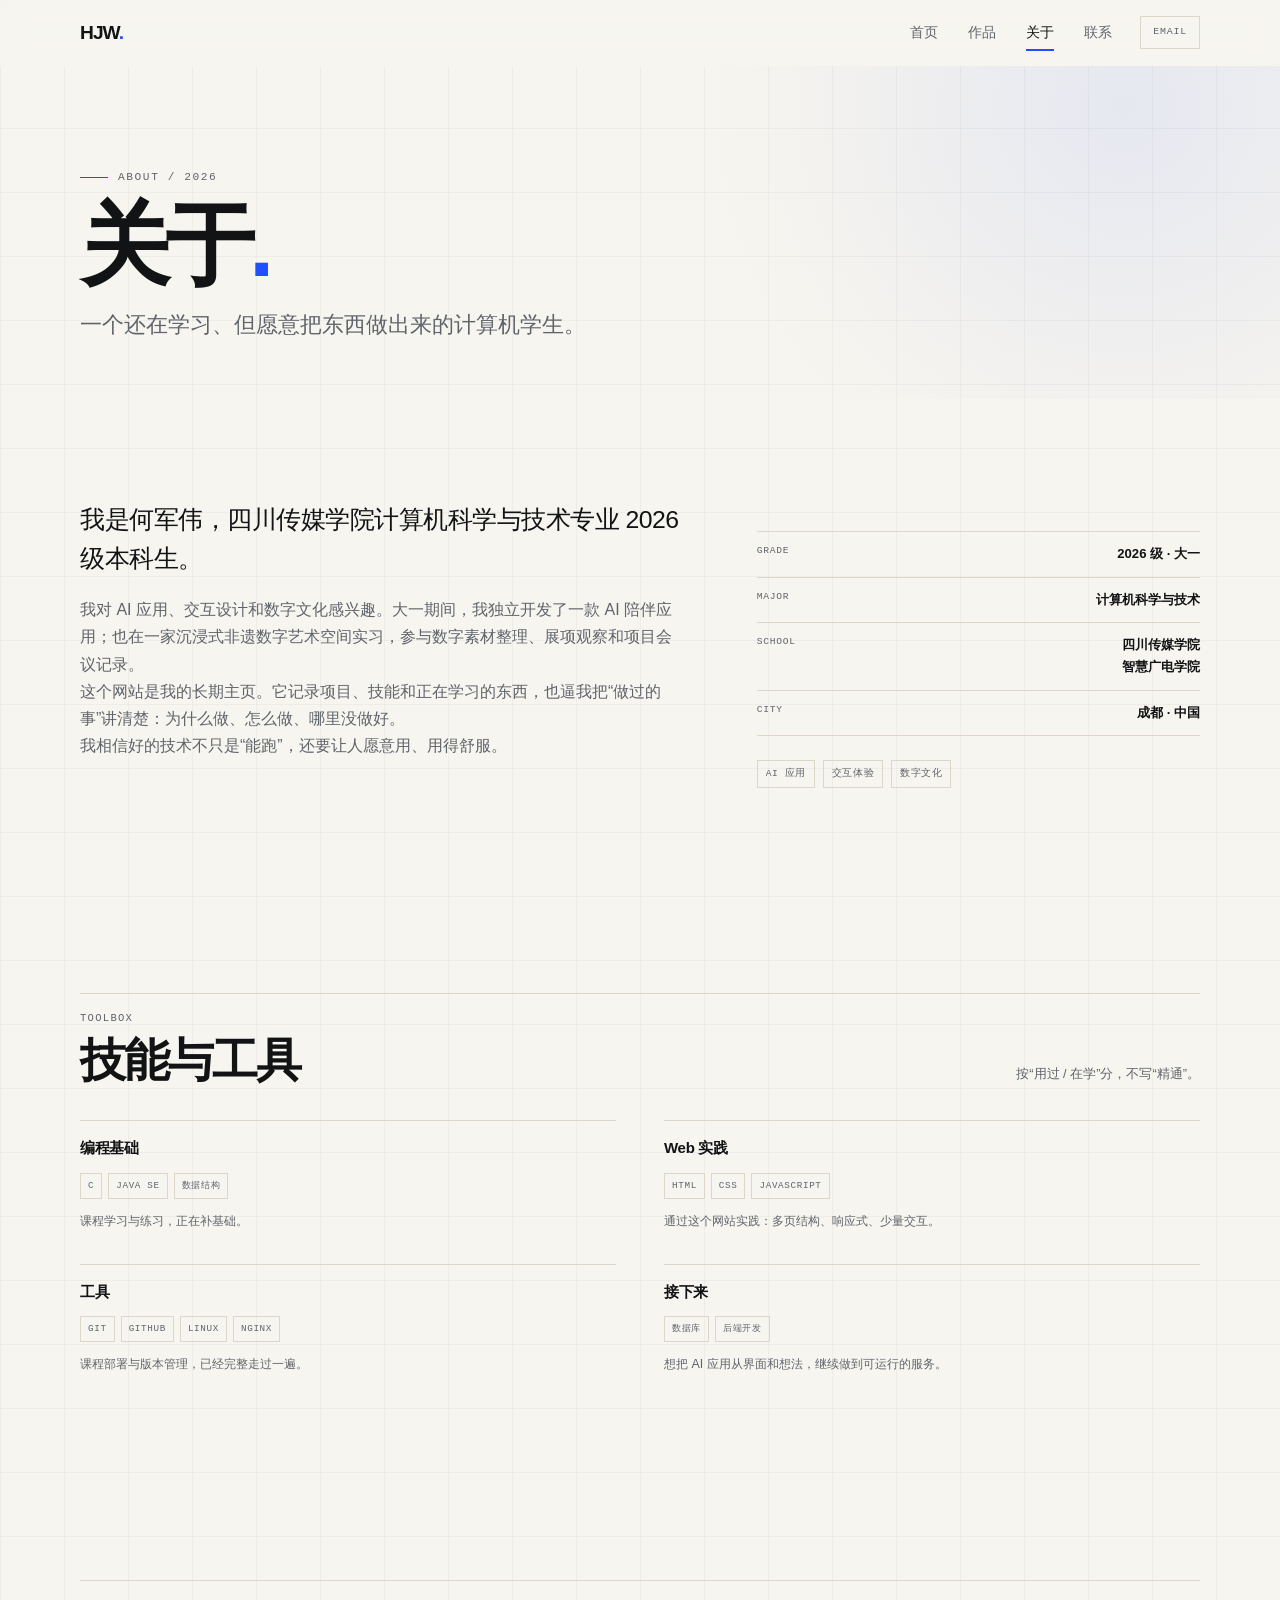
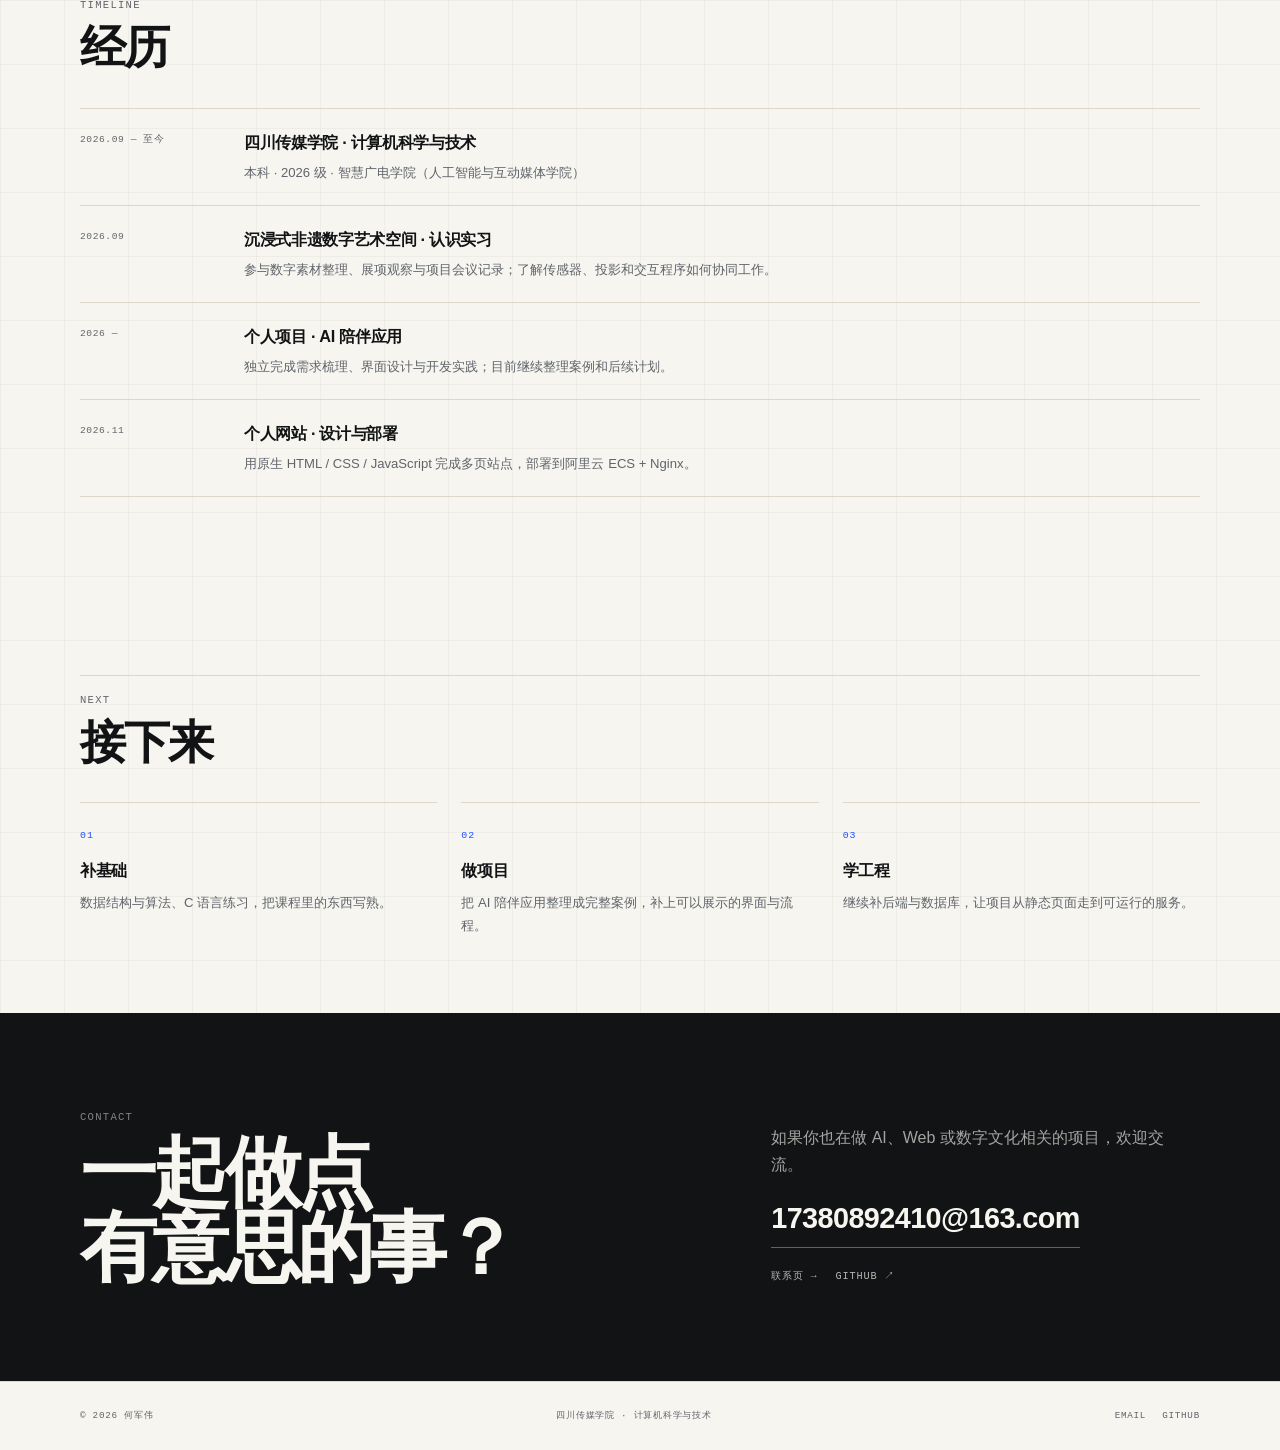
==== about.html @ e1f57e8b "feat: add about page" ====
<!doctype html>
<html lang="zh-CN">
<head>
  <meta charset="utf-8">
  <meta name="viewport" content="width=device-width, initial-scale=1">
  <meta name="description" content="关于何军伟：四川传媒学院计算机科学与技术 2026 级，关注 AI 应用、交互体验与数字文化。">
  <meta name="theme-color" content="#F7F5EF">
  <meta property="og:title" content="关于 | 何军伟">
  <meta property="og:description" content="一个还在学习、但愿意把东西做出来的计算机学生。">
  <meta property="og:type" content="website">
  <title>关于 | 何军伟</title>
  <link rel="icon" href="assets/img/favicon.svg" type="image/svg+xml">
  <link rel="stylesheet" href="assets/css/style.css">
</head>
<body>
  <a class="skip-link" href="#main">跳到主要内容</a>

  <header class="site-header">
    <div class="header-inner">
      <a class="brand" href="index.html" aria-label="何军伟 · 首页">HJW<span>.</span></a>

      <button class="nav-toggle" type="button" aria-expanded="false" aria-controls="site-nav" aria-label="打开菜单">
        <span></span>
        <span></span>
      </button>

      <nav class="nav" id="site-nav" aria-label="主导航">
        <a href="index.html">首页</a>
        <a href="works.html">作品</a>
        <a href="about.html" aria-current="page">关于</a>
        <a href="contact.html">联系</a>
      </nav>

      <a class="header-mail" href="mailto:17380892410@163.com">Email</a>
    </div>
  </header>

  <main id="main">
    <section class="page-hero">
      <div class="container">
        <p class="eyebrow">About / 2026</p>
        <h1>关于<span class="accent">.</span></h1>
        <p class="page-lead">一个还在学习、但愿意把东西做出来的计算机学生。</p>
      </div>
    </section>

    <section class="section">
      <div class="container about-grid">
        <div class="about-main" data-reveal>
          <p class="lead">我是何军伟，四川传媒学院计算机科学与技术专业 2026 级本科生。</p>
          <p>我对 AI 应用、交互设计和数字文化感兴趣。大一期间，我独立开发了一款 AI 陪伴应用；也在一家沉浸式非遗数字艺术空间实习，参与数字素材整理、展项观察和项目会议记录。</p>
          <p>这个网站是我的长期主页。它记录项目、技能和正在学习的东西，也逼我把“做过的事”讲清楚：为什么做、怎么做、哪里没做好。</p>
          <p>我相信好的技术不只是“能跑”，还要让人愿意用、用得舒服。</p>
        </div>

        <aside class="about-side" data-reveal>
          <div class="facts">
            <div class="fact">
              <span>Grade</span>
              <strong>2026 级 · 大一</strong>
            </div>
            <div class="fact">
              <span>Major</span>
              <strong>计算机科学与技术</strong>
            </div>
            <div class="fact">
              <span>School</span>
              <strong>四川传媒学院<br>智慧广电学院</strong>
            </div>
            <div class="fact">
              <span>City</span>
              <strong>成都 · 中国</strong>
            </div>
          </div>

          <div class="keywords" aria-label="关键词">
            <span class="keyword">AI 应用</span>
            <span class="keyword">交互体验</span>
            <span class="keyword">数字文化</span>
          </div>
        </aside>
      </div>
    </section>

    <section class="section" id="skills">
      <div class="container">
        <div class="section-head" data-reveal>
          <div>
            <p class="section-label">Toolbox</p>
            <h2 class="section-title">技能与工具</h2>
          </div>
          <p class="section-note">按“用过 / 在学”分，不写“精通”。</p>
        </div>

        <div class="skill-groups">
          <div class="skill-group" data-reveal>
            <h3>编程基础</h3>
            <div class="skill-tags">
              <span class="tag">C</span>
              <span class="tag">Java SE</span>
              <span class="tag">数据结构</span>
            </div>
            <p>课程学习与练习，正在补基础。</p>
          </div>

          <div class="skill-group" data-reveal>
            <h3>Web 实践</h3>
            <div class="skill-tags">
              <span class="tag">HTML</span>
              <span class="tag">CSS</span>
              <span class="tag">JavaScript</span>
            </div>
            <p>通过这个网站实践：多页结构、响应式、少量交互。</p>
          </div>

          <div class="skill-group" data-reveal>
            <h3>工具</h3>
            <div class="skill-tags">
              <span class="tag">Git</span>
              <span class="tag">GitHub</span>
              <span class="tag">Linux</span>
              <span class="tag">Nginx</span>
            </div>
            <p>课程部署与版本管理，已经完整走过一遍。</p>
          </div>

          <div class="skill-group" data-reveal>
            <h3>接下来</h3>
            <div class="skill-tags">
              <span class="tag">数据库</span>
              <span class="tag">后端开发</span>
            </div>
            <p>想把 AI 应用从界面和想法，继续做到可运行的服务。</p>
          </div>
        </div>
      </div>
    </section>

    <section class="section" id="timeline">
      <div class="container">
        <div class="section-head" data-reveal>
          <div>
            <p class="section-label">Timeline</p>
            <h2 class="section-title">经历</h2>
          </div>
        </div>

        <div class="timeline">
          <div class="timeline-item" data-reveal>
            <span class="time">2026.09 — 至今</span>
            <div>
              <h3>四川传媒学院 · 计算机科学与技术</h3>
              <p>本科 · 2026 级 · 智慧广电学院（人工智能与互动媒体学院）</p>
            </div>
          </div>

          <div class="timeline-item" data-reveal>
            <span class="time">2026.09</span>
            <div>
              <h3>沉浸式非遗数字艺术空间 · 认识实习</h3>
              <p>参与数字素材整理、展项观察与项目会议记录；了解传感器、投影和交互程序如何协同工作。</p>
            </div>
          </div>

          <div class="timeline-item" data-reveal>
            <span class="time">2026 —</span>
            <div>
              <h3>个人项目 · AI 陪伴应用</h3>
              <p>独立完成需求梳理、界面设计与开发实践；目前继续整理案例和后续计划。</p>
            </div>
          </div>

          <div class="timeline-item" data-reveal>
            <span class="time">2026.11</span>
            <div>
              <h3>个人网站 · 设计与部署</h3>
              <p>用原生 HTML / CSS / JavaScript 完成多页站点，部署到阿里云 ECS + Nginx。</p>
            </div>
          </div>
        </div>
      </div>
    </section>

    <section class="section section--tight" id="next">
      <div class="container">
        <div class="section-head" data-reveal>
          <div>
            <p class="section-label">Next</p>
            <h2 class="section-title">接下来</h2>
          </div>
        </div>

        <div class="now-list">
          <div class="now-item" data-reveal>
            <span class="num">01</span>
            <h3>补基础</h3>
            <p>数据结构与算法、C 语言练习，把课程里的东西写熟。</p>
          </div>
          <div class="now-item" data-reveal>
            <span class="num">02</span>
            <h3>做项目</h3>
            <p>把 AI 陪伴应用整理成完整案例，补上可以展示的界面与流程。</p>
          </div>
          <div class="now-item" data-reveal>
            <span class="num">03</span>
            <h3>学工程</h3>
            <p>继续补后端与数据库，让项目从静态页面走到可运行的服务。</p>
          </div>
        </div>
      </div>
    </section>

    <section class="contact-cta">
      <div class="container contact-cta-grid">
        <div data-reveal>
          <p class="section-label">Contact</p>
          <h2>一起做点<br>有意思的事？</h2>
        </div>
        <div data-reveal>
          <p>如果你也在做 AI、Web 或数字文化相关的项目，欢迎交流。</p>
          <a class="email-link" href="mailto:17380892410@163.com">17380892410@163.com</a>
          <div class="contact-links">
            <a href="contact.html">联系页 →</a>
            <a href="https://github.com/WDSJ-HSDJ" target="_blank" rel="noopener">GitHub ↗</a>
          </div>
        </div>
      </div>
    </section>
  </main>

  <footer class="site-footer">
    <div class="container footer-inner">
      <span>© <span data-year>2026</span> 何军伟</span>
      <span>四川传媒学院 · 计算机科学与技术</span>
      <div class="footer-links">
        <a href="mailto:17380892410@163.com">Email</a>
        <a href="https://github.com/WDSJ-HSDJ" target="_blank" rel="noopener">GitHub</a>
      </div>
    </div>
  </footer>

  <script src="assets/js/main.js" defer></script>
</body>
</html>
---- assets/css/style.css ----
/* =========================================================
   He Junwei — personal site
   Native HTML / CSS / JS. No build step, no dependencies.
   ========================================================= */

/* ---------- Reset ---------- */
*,
*::before,
*::after {
  box-sizing: border-box;
}

html {
  scroll-behavior: smooth;
}

body {
  margin: 0;
  background-color: #f7f5ef;
  background-image:
    linear-gradient(rgba(17, 19, 21, 0.035) 1px, transparent 1px),
    linear-gradient(90deg, rgba(17, 19, 21, 0.035) 1px, transparent 1px);
  background-size: 64px 64px;
  color: #111315;
  font-family: "Inter", -apple-system, BlinkMacSystemFont, "Segoe UI",
    "PingFang SC", "Hiragino Sans GB", "Microsoft YaHei", "Noto Sans SC",
    sans-serif;
  font-size: 16px;
  line-height: 1.7;
  -webkit-font-smoothing: antialiased;
  text-rendering: optimizeLegibility;
}

body.nav-open {
  overflow: hidden;
}

h1,
h2,
h3,
h4,
p,
dl,
dd,
figure {
  margin: 0;
}

ul,
ol {
  margin: 0;
  padding: 0;
  list-style: none;
}

a {
  color: inherit;
  text-decoration: none;
}

img,
svg {
  display: block;
  max-width: 100%;
}

button,
input {
  font: inherit;
}

button {
  color: inherit;
}

::selection {
  background: #1f4fff;
  color: #fff;
}

:focus-visible {
  outline: 2px solid #1f4fff;
  outline-offset: 3px;
}

/* ---------- Tokens ---------- */
:root {
  --paper: #f7f5ef;
  --paper-2: #efece3;
  --white: #fffdf8;
  --ink: #111315;
  --ink-2: #1b1e22;
  --muted: #5f646b;
  --line: #ddd7c9;
  --blue: #1f4fff;
  --blue-ink: #1739c6;
  --orange: #c96f4a;
  --max: 1120px;
  --radius: 4px;
  --font-mono: "SFMono-Regular", Consolas, "Liberation Mono", Menlo, monospace;
}

/* ---------- Utilities ---------- */
.container {
  width: min(calc(100% - 48px), var(--max));
  margin-inline: auto;
}

.skip-link {
  position: absolute;
  top: -80px;
  left: 24px;
  z-index: 100;
  padding: 10px 14px;
  background: var(--ink);
  color: var(--paper);
  font-size: 0.85rem;
  transition: top 0.2s ease;
}

.skip-link:focus {
  top: 12px;
}

.accent {
  color: var(--blue);
}

.icon {
  width: 1em;
  height: 1em;
  flex: none;
}

.section {
  padding: clamp(64px, 8vw, 104px) 0;
}

.section--tight {
  padding: clamp(48px, 6vw, 76px) 0;
}

.section-head {
  display: flex;
  align-items: flex-end;
  justify-content: space-between;
  gap: 24px;
  margin-bottom: 36px;
  padding-top: 16px;
  border-top: 1px solid var(--line);
}

.section-label {
  margin: 0 0 8px;
  font-family: var(--font-mono);
  font-size: 0.66rem;
  letter-spacing: 0.12em;
  text-transform: uppercase;
  color: var(--muted);
}

.section-title {
  font-size: clamp(1.9rem, 3.6vw, 3rem);
  font-weight: 700;
  line-height: 1.05;
  letter-spacing: -0.045em;
  text-wrap: balance;
}

.section-link {
  padding-bottom: 2px;
  border-bottom: 1px solid var(--line);
  font-size: 0.82rem;
  color: var(--muted);
  white-space: nowrap;
  transition: color 0.2s ease, border-color 0.2s ease;
}

.section-link:hover {
  color: var(--ink);
  border-color: var(--ink);
}

.section-note {
  max-width: 24em;
  font-size: 0.8rem;
  color: var(--muted);
  text-align: right;
}

.lead {
  margin-bottom: 18px;
  font-size: clamp(1.2rem, 2vw, 1.55rem);
  line-height: 1.55;
  letter-spacing: -0.02em;
}

.eyebrow {
  display: flex;
  align-items: center;
  gap: 10px;
  margin: 0;
  font-family: var(--font-mono);
  font-size: 0.7rem;
  letter-spacing: 0.14em;
  text-transform: uppercase;
  color: var(--muted);
}

.eyebrow::before {
  content: "";
  width: 28px;
  height: 1px;
  background: var(--blue);
}

/* ---------- Header ---------- */
.site-header {
  position: sticky;
  top: 0;
  z-index: 50;
  background: rgba(247, 245, 239, 0.88);
  border-bottom: 1px solid transparent;
  backdrop-filter: blur(14px);
  -webkit-backdrop-filter: blur(14px);
  transition: border-color 0.2s ease;
}

.site-header.is-scrolled {
  border-bottom-color: var(--line);
}

.header-inner {
  position: relative;
  display: flex;
  align-items: center;
  gap: 28px;
  width: min(calc(100% - 48px), var(--max));
  margin-inline: auto;
  padding: 16px 0;
}

.brand {
  font-size: 1.2rem;
  font-weight: 800;
  letter-spacing: -0.05em;
  line-height: 1;
}

.brand span {
  color: var(--blue);
}

.nav {
  display: flex;
  align-items: center;
  gap: 30px;
  margin-left: auto;
}

.nav a {
  position: relative;
  font-size: 0.86rem;
  color: var(--muted);
  transition: color 0.2s ease;
}

.nav a:hover,
.nav a[aria-current="page"] {
  color: var(--ink);
}

.nav a[aria-current="page"]::after {
  content: "";
  position: absolute;
  right: 0;
  bottom: -7px;
  left: 0;
  height: 2px;
  background: var(--blue);
}

.header-mail {
  padding: 7px 12px;
  border: 1px solid var(--line);
  font-family: var(--font-mono);
  font-size: 0.62rem;
  letter-spacing: 0.08em;
  text-transform: uppercase;
  color: var(--muted);
  transition: color 0.2s ease, border-color 0.2s ease;
}

.header-mail:hover {
  color: var(--ink);
  border-color: var(--ink);
}

.nav-toggle {
  display: none;
  width: 38px;
  height: 38px;
  margin-left: auto;
  padding: 8px;
  border: 1px solid var(--line);
  background: transparent;
  cursor: pointer;
}

.nav-toggle span {
  display: block;
  width: 20px;
  height: 1.5px;
  margin: 4px auto;
  background: var(--ink);
  transition: transform 0.2s ease, opacity 0.2s ease;
}

.nav-toggle[aria-expanded="true"] span:first-child {
  transform: translateY(5.5px) rotate(45deg);
}

.nav-toggle[aria-expanded="true"] span:last-child {
  transform: translateY(-5.5px) rotate(-45deg);
}

/* ---------- Hero ---------- */
.hero {
  padding: clamp(64px, 9vw, 116px) 0 clamp(48px, 6vw, 76px);
  background: radial-gradient(circle at 82% 18%, rgba(31, 79, 255, 0.09), transparent 38%);
}

.hero-grid {
  display: grid;
  grid-template-columns: minmax(0, 1.25fr) minmax(280px, 0.75fr);
  gap: clamp(32px, 5vw, 72px);
  align-items: end;
}

.hero h1 {
  margin: 18px 0 22px;
  font-size: clamp(3.6rem, 8.4vw, 7.2rem);
  font-weight: 800;
  line-height: 0.92;
  letter-spacing: -0.07em;
}

.hero h1 .accent {
  display: inline-block;
  color: var(--blue);
}

.hero-role {
  font-family: var(--font-mono);
  font-size: 0.7rem;
  letter-spacing: 0.1em;
  text-transform: uppercase;
  color: var(--muted);
}

.hero-statement {
  max-width: 14em;
  margin: 22px 0 18px;
  font-size: clamp(1.75rem, 3.4vw, 2.8rem);
  font-weight: 600;
  line-height: 1.25;
  letter-spacing: -0.04em;
  text-wrap: balance;
}

.hero-statement em {
  font-style: normal;
  color: var(--blue);
}

.hero-lead {
  max-width: 38em;
  font-size: 1rem;
  color: var(--muted);
}

.hero-actions {
  display: flex;
  flex-wrap: wrap;
  gap: 12px;
  margin-top: 32px;
}

.btn {
  display: inline-flex;
  align-items: center;
  gap: 10px;
  padding: 12px 18px;
  border: 1px solid var(--ink);
  background: var(--ink);
  color: var(--paper);
  font-size: 0.86rem;
  font-weight: 600;
  line-height: 1.2;
  transition: background 0.2s ease, border-color 0.2s ease, color 0.2s ease;
}

.btn:hover {
  background: var(--blue);
  border-color: var(--blue);
}

.btn--ghost {
  background: transparent;
  color: var(--ink);
}

.btn--ghost:hover {
  background: var(--ink);
  color: var(--paper);
  border-color: var(--ink);
}

.btn .icon {
  width: 14px;
  height: 14px;
}

.hero-card {
  position: relative;
  padding: 10px;
  border: 1px solid var(--line);
  background: var(--white);
}

.hero-card::after {
  content: "";
  position: absolute;
  inset: 5px;
  border: 1px solid var(--line);
  pointer-events: none;
}

.avatar {
  position: relative;
  overflow: hidden;
  aspect-ratio: 1;
  background: var(--ink);
}

.avatar img {
  width: 100%;
  height: 100%;
  object-fit: cover;
}

.hero-card-body {
  padding: 18px 10px 8px;
}

.hero-card-row {
  display: flex;
  align-items: baseline;
  justify-content: space-between;
  gap: 16px;
  padding: 9px 0;
  border-bottom: 1px solid var(--line);
  font-size: 0.76rem;
}

.hero-card-row span {
  font-family: var(--font-mono);
  font-size: 0.58rem;
  letter-spacing: 0.1em;
  text-transform: uppercase;
  color: var(--muted);
}

.hero-card-row strong {
  font-weight: 600;
  text-align: right;
}

.status {
  display: inline-flex;
  align-items: center;
  gap: 7px;
  font-family: var(--font-mono);
  font-size: 0.58rem;
  letter-spacing: 0.07em;
  text-transform: uppercase;
}

.status::before {
  content: "";
  width: 6px;
  height: 6px;
  border-radius: 50%;
  background: var(--orange);
}

.status--blue::before {
  background: var(--blue);
}

.hero-card-note {
  margin-top: 14px;
  font-size: 0.76rem;
  line-height: 1.65;
  color: var(--muted);
}

/* ---------- Skill strip ---------- */
.skill-strip {
  border-top: 1px solid var(--line);
  border-bottom: 1px solid var(--line);
  background: rgba(255, 253, 248, 0.5);
}

.skill-track {
  display: flex;
  flex-wrap: wrap;
  align-items: center;
  gap: 8px 26px;
  padding: 13px 0;
  font-family: var(--font-mono);
  font-size: 0.64rem;
  letter-spacing: 0.1em;
  text-transform: uppercase;
  color: var(--muted);
}

.skill-track .label {
  color: var(--ink);
  font-weight: 700;
}

/* ---------- Work cards ---------- */
.works-grid {
  display: grid;
  grid-template-columns: 1.1fr 0.9fr;
  gap: 20px;
}

.work-card {
  position: relative;
  display: flex;
  flex-direction: column;
  justify-content: space-between;
  gap: 30px;
  min-height: 340px;
  padding: 26px;
  overflow: hidden;
  border: 1px solid var(--line);
  background: var(--white);
  transition: transform 0.28s ease, border-color 0.28s ease;
}

.work-card:hover {
  transform: translateY(-4px);
  border-color: var(--ink);
}

.work-top {
  display: flex;
  align-items: flex-start;
  justify-content: space-between;
  gap: 16px;
}

.work-num {
  font-family: var(--font-mono);
  font-size: 0.62rem;
  letter-spacing: 0.1em;
  text-transform: uppercase;
  color: var(--muted);
}

.work-arrow {
  font-size: 1.1rem;
  line-height: 1;
  color: var(--blue);
  transition: transform 0.25s ease;
}

.work-card:hover .work-arrow {
  transform: translate(3px, -3px);
}

.work-title {
  margin: 12px 0 10px;
  font-size: clamp(1.5rem, 2.8vw, 2.2rem);
  font-weight: 700;
  line-height: 1.05;
  letter-spacing: -0.04em;
}

.work-desc {
  max-width: 34em;
  font-size: 0.92rem;
  color: var(--muted);
}

.work-tags {
  display: flex;
  flex-wrap: wrap;
  gap: 6px;
  margin-top: 18px;
}

.tag {
  padding: 4px 7px;
  border: 1px solid var(--line);
  font-family: var(--font-mono);
  font-size: 0.58rem;
  letter-spacing: 0.07em;
  text-transform: uppercase;
  color: var(--muted);
}

.work-foot {
  display: flex;
  justify-content: space-between;
  gap: 16px;
  padding-top: 12px;
  border-top: 1px solid var(--line);
  font-family: var(--font-mono);
  font-size: 0.6rem;
  letter-spacing: 0.07em;
  text-transform: uppercase;
  color: var(--muted);
}

.work-card--dark {
  border-color: var(--ink);
  background: var(--ink);
  color: var(--paper);
}

.work-card--dark:hover {
  border-color: var(--blue);
}

.work-card--dark .work-desc,
.work-card--dark .work-num,
.work-card--dark .work-foot {
  color: rgba(247, 245, 239, 0.62);
}

.work-card--dark .work-foot {
  border-color: rgba(247, 245, 239, 0.16);
}

.work-card--dark .tag {
  border-color: rgba(247, 245, 239, 0.2);
  color: rgba(247, 245, 239, 0.68);
}

.work-card--dark .work-arrow {
  color: var(--paper);
}

/* ---------- About teaser ---------- */
.about-teaser {
  display: grid;
  grid-template-columns: 0.9fr 1.1fr;
  gap: clamp(32px, 6vw, 80px);
  align-items: start;
}

.about-teaser .section-title {
  max-width: 10em;
}

.about-teaser p {
  color: var(--muted);
}

.about-teaser .lead {
  color: var(--ink);
}

.text-link {
  display: inline-flex;
  align-items: center;
  gap: 8px;
  margin-top: 10px;
  padding-bottom: 3px;
  border-bottom: 1px solid var(--ink);
  font-size: 0.84rem;
  font-weight: 600;
}

.facts {
  margin-top: 30px;
  border-top: 1px solid var(--line);
}

.fact {
  display: flex;
  justify-content: space-between;
  gap: 16px;
  padding: 11px 0;
  border-bottom: 1px solid var(--line);
  font-size: 0.82rem;
}

.fact span:first-child {
  font-family: var(--font-mono);
  font-size: 0.6rem;
  letter-spacing: 0.08em;
  text-transform: uppercase;
  color: var(--muted);
}

.fact strong {
  font-weight: 600;
  text-align: right;
}

/* ---------- Now ---------- */
.now-list {
  display: grid;
  grid-template-columns: repeat(3, 1fr);
  gap: 24px;
}

.now-item {
  padding-top: 16px;
  border-top: 1px solid var(--line);
}

.now-item .num {
  font-family: var(--font-mono);
  font-size: 0.62rem;
  letter-spacing: 0.1em;
  color: var(--blue);
}

.now-item h3 {
  margin: 10px 0 8px;
  font-size: 1.02rem;
  letter-spacing: -0.02em;
}

.now-item p {
  font-size: 0.82rem;
  color: var(--muted);
}

/* ---------- Contact CTA ---------- */
.contact-cta {
  padding: clamp(56px, 8vw, 96px) 0;
  background: var(--ink);
  color: var(--paper);
}

.contact-cta-grid {
  display: grid;
  grid-template-columns: 1.2fr 0.8fr;
  gap: 48px;
  align-items: end;
}

.contact-cta .section-label {
  color: rgba(247, 245, 239, 0.5);
}

.contact-cta h2 {
  font-size: clamp(2.6rem, 6vw, 4.8rem);
  font-weight: 700;
  line-height: 0.98;
  letter-spacing: -0.06em;
}

.contact-cta p {
  max-width: 26em;
  color: rgba(247, 245, 239, 0.64);
}

.contact-cta .email-link {
  display: inline-block;
  margin-top: 16px;
  padding-bottom: 4px;
  border-bottom: 1px solid rgba(247, 245, 239, 0.35);
  color: var(--paper);
  font-size: clamp(1.2rem, 2.4vw, 1.8rem);
  letter-spacing: -0.02em;
  word-break: break-all;
}

.contact-links {
  display: flex;
  flex-wrap: wrap;
  gap: 18px;
  margin-top: 20px;
  font-family: var(--font-mono);
  font-size: 0.64rem;
  letter-spacing: 0.08em;
  text-transform: uppercase;
}

.contact-links a {
  color: rgba(247, 245, 239, 0.72);
}

.contact-links a:hover {
  color: var(--paper);
}

/* ---------- Footer ---------- */
.site-footer {
  padding: 26px 0;
  border-top: 1px solid var(--line);
  background: var(--paper);
}

.footer-inner {
  display: flex;
  flex-wrap: wrap;
  justify-content: space-between;
  gap: 12px 24px;
  font-family: var(--font-mono);
  font-size: 0.58rem;
  letter-spacing: 0.08em;
  text-transform: uppercase;
  color: var(--muted);
}

.footer-links {
  display: flex;
  gap: 16px;
}

.footer-links a:hover {
  color: var(--ink);
}

/* ---------- Subpage hero ---------- */
.page-hero {
  padding: clamp(64px, 8vw, 104px) 0 clamp(36px, 5vw, 56px);
  background: radial-gradient(circle at 88% 12%, rgba(31, 79, 255, 0.08), transparent 36%);
}

.page-hero h1 {
  margin: 16px 0 20px;
  font-size: clamp(3rem, 7vw, 6rem);
  font-weight: 800;
  line-height: 0.95;
  letter-spacing: -0.06em;
}

.page-lead {
  max-width: 38em;
  font-size: clamp(1.05rem, 2vw, 1.35rem);
  line-height: 1.6;
  color: var(--muted);
}

/* ---------- Project ---------- */
.project {
  padding: clamp(56px, 7vw, 88px) 0;
  border-top: 1px solid var(--line);
}

.project-grid {
  display: grid;
  grid-template-columns: 1fr 1fr;
  gap: clamp(32px, 6vw, 72px);
  align-items: start;
}

.project h2 {
  margin: 12px 0 16px;
  font-size: clamp(2rem, 4vw, 3.4rem);
  font-weight: 700;
  line-height: 1;
  letter-spacing: -0.05em;
}

.project-summary {
  max-width: 34em;
  color: var(--muted);
}

.project-meta {
  display: grid;
  gap: 0;
  margin-top: 28px;
  border-top: 1px solid var(--line);
}

.project-meta > div {
  display: grid;
  grid-template-columns: 80px 1fr;
  gap: 16px;
  padding: 11px 0;
  border-bottom: 1px solid var(--line);
}

.project-meta dt {
  font-family: var(--font-mono);
  font-size: 0.6rem;
  letter-spacing: 0.08em;
  text-transform: uppercase;
  color: var(--muted);
}

.project-meta dd {
  font-size: 0.84rem;
}

.project-meta a {
  padding-bottom: 2px;
  border-bottom: 1px solid var(--line);
}

.project-meta a:hover {
  border-color: var(--ink);
}

.project-note {
  margin-top: 18px;
  font-size: 0.78rem;
  color: var(--muted);
}

.project--dark {
  background: var(--ink);
  color: var(--paper);
}

.project--dark .section-label,
.project--dark .project-summary,
.project--dark .project-meta dt,
.project--dark .project-note {
  color: rgba(247, 245, 239, 0.6);
}

.project--dark .project-meta,
.project--dark .project-meta > div {
  border-color: rgba(247, 245, 239, 0.15);
}

.project--dark .project-meta a {
  border-color: rgba(247, 245, 239, 0.3);
}

.project--dark .status {
  color: rgba(247, 245, 239, 0.75);
}

/* ---------- Browser preview ---------- */
.project-preview {
  padding: 10px;
  border: 1px solid var(--line);
  background: var(--white);
}

.browser {
  overflow: hidden;
  border: 1px solid var(--line);
  background: var(--paper);
}

.browser-bar {
  display: flex;
  align-items: center;
  gap: 5px;
  padding: 8px 10px;
  border-bottom: 1px solid var(--line);
  background: var(--paper-2);
}

.browser-dot {
  width: 6px;
  height: 6px;
  border-radius: 50%;
  background: var(--line);
}

.browser-url {
  margin-left: 10px;
  font-family: var(--font-mono);
  font-size: 0.54rem;
  letter-spacing: 0.03em;
  color: var(--muted);
}

.mini-site {
  position: relative;
  min-height: 300px;
  padding: 22px;
  background: var(--paper);
}

.mini-nav {
  display: flex;
  justify-content: space-between;
  font-family: var(--font-mono);
  font-size: 0.52rem;
  color: var(--muted);
}

.mini-nav strong {
  color: var(--ink);
  font-size: 0.66rem;
  letter-spacing: -0.04em;
}

.mini-kicker {
  margin: 42px 0 8px;
  font-family: var(--font-mono);
  font-size: 0.48rem;
  letter-spacing: 0.12em;
  color: var(--muted);
}

.mini-title {
  margin: 0;
  font-size: clamp(1.8rem, 3vw, 2.6rem);
  font-weight: 800;
  line-height: 1;
  letter-spacing: -0.06em;
}

.mini-line {
  margin: 8px 0 18px;
  font-size: 0.68rem;
  color: var(--muted);
}

.mini-cards {
  display: grid;
  grid-template-columns: 1fr 1fr;
  gap: 8px;
}

.mini-card {
  height: 64px;
  border: 1px solid var(--line);
  background: var(--white);
}

.mini-card:last-child {
  border-color: var(--ink);
  background: var(--ink);
}

.preview-note {
  margin: 8px 0 0;
  font-family: var(--font-mono);
  font-size: 0.56rem;
  letter-spacing: 0.06em;
  text-transform: uppercase;
  color: var(--muted);
  text-align: right;
}

/* ---------- AI phone mockup ---------- */
.ai-preview {
  display: flex;
  flex-direction: column;
  align-items: center;
  gap: 10px;
}

.phone-frame {
  width: min(100%, 260px);
  padding: 12px;
  border: 1px solid rgba(247, 245, 239, 0.18);
  border-radius: 28px;
  background: #0b0d10;
  box-shadow: 0 30px 80px rgba(0, 0, 0, 0.35);
}

.phone-top {
  display: flex;
  justify-content: space-between;
  padding: 2px 8px 10px;
  font-family: var(--font-mono);
  font-size: 0.5rem;
  color: rgba(247, 245, 239, 0.45);
}

.phone-chat {
  display: flex;
  flex-direction: column;
  gap: 8px;
  min-height: 252px;
  padding: 8px;
}

.bubble {
  max-width: 86%;
  padding: 9px 11px;
  border-radius: 14px;
  font-size: 0.7rem;
  line-height: 1.55;
}

.bubble--ai {
  align-self: flex-start;
  border-bottom-left-radius: 4px;
  background: rgba(247, 245, 239, 0.08);
  color: rgba(247, 245, 239, 0.84);
}

.bubble--me {
  align-self: flex-end;
  border-bottom-right-radius: 4px;
  background: var(--blue);
  color: #fff;
}

.phone-input {
  display: flex;
  align-items: center;
  justify-content: space-between;
  gap: 10px;
  margin-top: auto;
  padding: 10px 8px 2px;
  border-top: 1px solid rgba(247, 245, 239, 0.12);
  font-size: 0.6rem;
  color: rgba(247, 245, 239, 0.4);
}

.phone-input > span:first-child {
  min-width: 0;
}

.phone-input > span:last-child {
  display: grid;
  flex: none;
  place-items: center;
  width: 20px;
  height: 20px;
  border-radius: 50%;
  background: var(--blue);
  color: #fff;
  font-size: 0.65rem;
}

/* ---------- Process / learning ---------- */
.process,
.learning-list {
  display: grid;
  grid-template-columns: repeat(3, 1fr);
  gap: 24px;
}

.process-step,
.learning-item {
  padding-top: 16px;
  border-top: 1px solid var(--line);
}

.process-step .num {
  font-family: var(--font-mono);
  font-size: 0.62rem;
  letter-spacing: 0.1em;
  color: var(--blue);
}

.process-step h3,
.learning-item h3 {
  margin: 10px 0 8px;
  font-size: 1.02rem;
  letter-spacing: -0.02em;
}

.process-step p,
.learning-item p {
  font-size: 0.82rem;
  color: var(--muted);
}

.process-note {
  margin-top: 24px;
  padding: 14px 16px;
  border: 1px solid var(--line);
  background: var(--white);
  font-family: var(--font-mono);
  font-size: 0.62rem;
  letter-spacing: 0.04em;
  color: var(--muted);
}

/* ---------- About page ---------- */
.about-grid {
  display: grid;
  grid-template-columns: 1.15fr 0.85fr;
  gap: clamp(32px, 6vw, 80px);
  align-items: start;
}

.about-main p {
  max-width: 38em;
  color: var(--muted);
}

.about-main .lead {
  color: var(--ink);
}

.about-side {
  position: sticky;
  top: 104px;
}

.keywords {
  display: flex;
  flex-wrap: wrap;
  gap: 8px;
  margin-top: 24px;
}

.keyword {
  padding: 5px 8px;
  border: 1px solid var(--line);
  font-family: var(--font-mono);
  font-size: 0.6rem;
  letter-spacing: 0.06em;
  text-transform: uppercase;
  color: var(--muted);
}

.skill-groups {
  display: grid;
  grid-template-columns: repeat(2, 1fr);
  gap: 32px 48px;
}

.skill-group {
  padding-top: 14px;
  border-top: 1px solid var(--line);
}

.skill-group h3 {
  margin-bottom: 12px;
  font-size: 0.94rem;
  letter-spacing: -0.02em;
}

.skill-tags {
  display: flex;
  flex-wrap: wrap;
  gap: 6px;
}

.skill-group p {
  margin-top: 12px;
  font-size: 0.78rem;
  color: var(--muted);
}

.timeline {
  border-top: 1px solid var(--line);
}

.timeline-item {
  display: grid;
  grid-template-columns: 140px 1fr;
  gap: 24px;
  padding: 20px 0;
  border-bottom: 1px solid var(--line);
}

.time {
  padding-top: 3px;
  font-family: var(--font-mono);
  font-size: 0.6rem;
  letter-spacing: 0.06em;
  text-transform: uppercase;
  color: var(--muted);
}

.timeline-item h3 {
  margin-bottom: 6px;
  font-size: 1.02rem;
  letter-spacing: -0.02em;
}

.timeline-item p {
  font-size: 0.82rem;
  color: var(--muted);
}

/* ---------- Contact page ---------- */
.contact-grid {
  display: grid;
  grid-template-columns: 1.2fr 0.8fr;
  gap: clamp(32px, 6vw, 80px);
  align-items: start;
}

.email-link {
  display: inline-block;
  padding-bottom: 4px;
  border-bottom: 1px solid var(--ink);
  font-size: clamp(1.35rem, 3.6vw, 2.8rem);
  font-weight: 600;
  letter-spacing: -0.04em;
  word-break: break-all;
}

.copy-btn {
  display: inline-flex;
  align-items: center;
  gap: 8px;
  margin-top: 16px;
  padding: 8px 12px;
  border: 1px solid var(--line);
  background: transparent;
  font-family: var(--font-mono);
  font-size: 0.66rem;
  letter-spacing: 0.06em;
  text-transform: uppercase;
  color: var(--muted);
  cursor: pointer;
  transition: border-color 0.2s ease, color 0.2s ease;
}

.copy-btn:hover {
  border-color: var(--ink);
  color: var(--ink);
}

.contact-secondary {
  border-top: 1px solid var(--line);
}

.contact-item {
  display: flex;
  justify-content: space-between;
  gap: 16px;
  padding: 14px 0;
  border-bottom: 1px solid var(--line);
  font-size: 0.88rem;
}

.contact-item > span {
  font-family: var(--font-mono);
  font-size: 0.6rem;
  letter-spacing: 0.08em;
  text-transform: uppercase;
  color: var(--muted);
}

.contact-item a {
  padding-bottom: 2px;
  border-bottom: 1px solid var(--line);
}

.contact-item a:hover {
  border-color: var(--ink);
}

.contact-note {
  max-width: 42em;
  margin-top: 40px;
  padding-top: 20px;
  border-top: 1px solid var(--line);
  font-size: 0.8rem;
  color: var(--muted);
}

/* ---------- Reveal ---------- */
[data-reveal] {
  opacity: 0;
  transform: translateY(18px);
  transition: opacity 0.6s ease, transform 0.6s cubic-bezier(0.2, 0.7, 0.2, 1);
}

[data-reveal].is-visible {
  opacity: 1;
  transform: none;
}

/* ---------- Responsive ---------- */
@media (max-width: 1024px) {
  .hero-grid {
    grid-template-columns: minmax(0, 1fr) 300px;
  }

  .works-grid {
    grid-template-columns: 1fr 1fr;
  }

  .project-grid,
  .about-grid,
  .contact-grid {
    grid-template-columns: 1fr;
  }

  .about-side {
    position: static;
  }

  .contact-cta-grid {
    grid-template-columns: 1fr;
    gap: 32px;
  }
}

@media (max-width: 860px) {
  .header-inner {
    padding: 14px 0;
  }

  .nav-toggle {
    display: block;
    order: 3;
  }

  .header-mail {
    display: none;
  }

  .nav {
    position: absolute;
    top: 100%;
    right: 0;
    left: 0;
    display: none;
    flex-direction: column;
    align-items: flex-start;
    gap: 0;
    margin: 0;
    padding: 8px 24px 20px;
    border-bottom: 1px solid var(--line);
    background: var(--paper);
  }

  .nav.is-open {
    display: flex;
  }

  .nav a {
    width: 100%;
    padding: 12px 0;
    border-bottom: 1px solid var(--line);
    font-size: 0.96rem;
  }

  .nav a[aria-current="page"]::after {
    display: none;
  }

  .hero-grid {
    grid-template-columns: 1fr;
    gap: 36px;
  }

  .hero-card {
    max-width: 360px;
  }

  .works-grid {
    grid-template-columns: 1fr;
  }

  .about-teaser {
    grid-template-columns: 1fr;
    gap: 28px;
  }

  .now-list {
    grid-template-columns: 1fr;
    gap: 20px;
  }

  .process,
  .learning-list {
    grid-template-columns: 1fr;
    gap: 20px;
  }

  .skill-groups {
    grid-template-columns: 1fr;
    gap: 24px;
  }

  .section-head {
    align-items: flex-start;
    flex-direction: column;
    gap: 12px;
  }

  .section-note {
    text-align: left;
  }
}

@media (max-width: 640px) {
  .container,
  .header-inner {
    width: min(calc(100% - 32px), var(--max));
  }

  .hero {
    padding-top: 56px;
  }

  .hero-card {
    max-width: 100%;
  }

  .hero h1 {
    font-size: clamp(3.2rem, 16vw, 5.6rem);
  }

  .hero-statement {
    font-size: clamp(1.55rem, 7vw, 2.2rem);
  }

  .hero-actions .btn {
    flex: 1;
    justify-content: center;
  }

  .section,
  .project {
    padding: 56px 0;
  }

  .section-title {
    font-size: clamp(1.8rem, 8vw, 2.5rem);
  }

  .work-card {
    min-height: 0;
    padding: 20px;
  }

  .project-meta > div {
    grid-template-columns: 72px 1fr;
  }

  .timeline-item {
    grid-template-columns: 1fr;
    gap: 6px;
  }

  .time {
    padding-top: 0;
  }

  .contact-item {
    flex-direction: column;
    gap: 4px;
  }

  .footer-inner {
    flex-direction: column;
  }

  .footer-links {
    margin-top: 2px;
  }

  .contact-cta h2 {
    font-size: clamp(2.3rem, 12vw, 3.6rem);
  }

  .email-link {
    font-size: clamp(1.15rem, 6vw, 1.7rem);
  }
}

@media (prefers-reduced-motion: reduce) {
  html {
    scroll-behavior: auto;
  }

  *,
  *::before,
  *::after {
    animation-duration: 0.01ms !important;
    animation-iteration-count: 1 !important;
    transition-duration: 0.01ms !important;
  }

  [data-reveal] {
    opacity: 1;
    transform: none;
  }
}
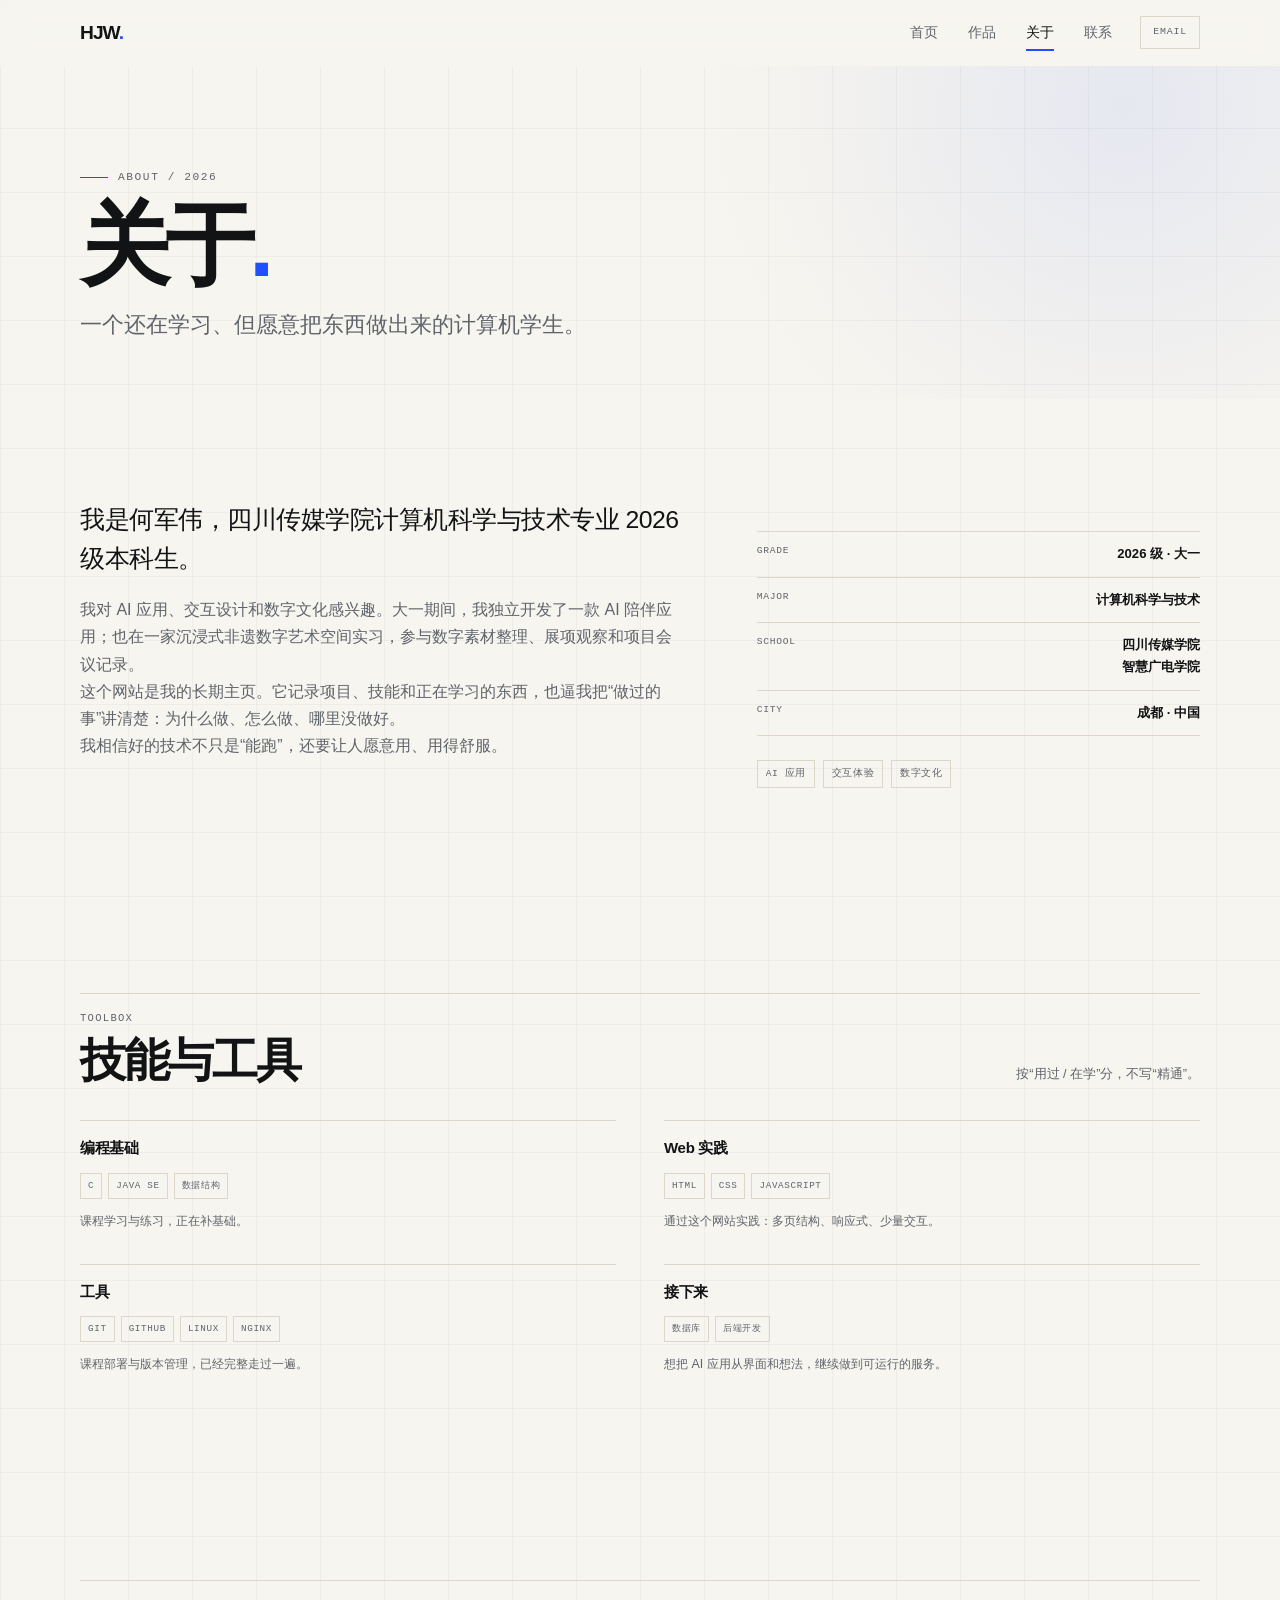
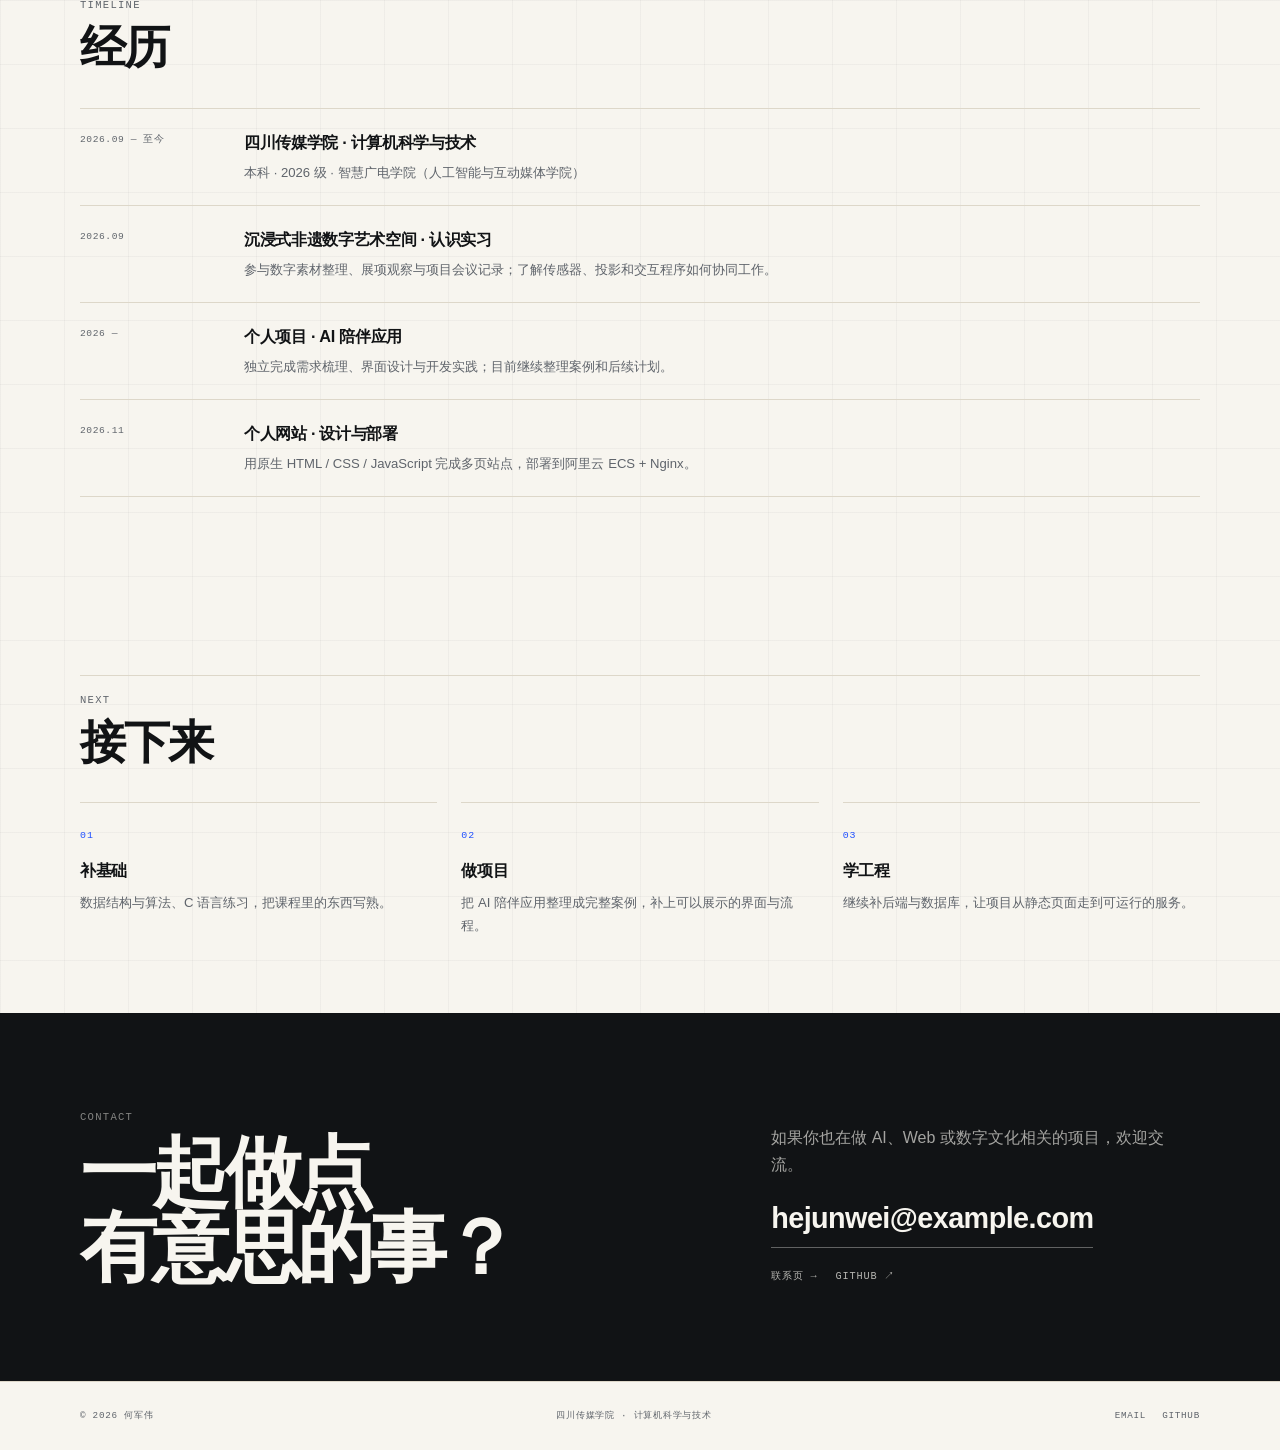
==== commit a1e1ba08: "content: replace contact email with placeholder" ====
--- a/about.html
+++ b/about.html
@@ -31,7 +31,7 @@
         <a href="contact.html">联系</a>
       </nav>
 
-      <a class="header-mail" href="mailto:17380892410@163.com">Email</a>
+      <a class="header-mail" href="mailto:hejunwei@example.com">Email</a>
     </div>
   </header>
 
@@ -218,10 +218,10 @@
         </div>
         <div data-reveal>
           <p>如果你也在做 AI、Web 或数字文化相关的项目，欢迎交流。</p>
-          <a class="email-link" href="mailto:17380892410@163.com">17380892410@163.com</a>
+          <a class="email-link" href="mailto:hejunwei@example.com">hejunwei@example.com</a>
           <div class="contact-links">
             <a href="contact.html">联系页 →</a>
-            <a href="https://github.com/WDSJ-HSDJ" target="_blank" rel="noopener">GitHub ↗</a>
+            <a href="https://github.com/wdsj-hsdj" target="_blank" rel="noopener">GitHub ↗</a>
           </div>
         </div>
       </div>
@@ -233,8 +233,8 @@
       <span>© <span data-year>2026</span> 何军伟</span>
       <span>四川传媒学院 · 计算机科学与技术</span>
       <div class="footer-links">
-        <a href="mailto:17380892410@163.com">Email</a>
-        <a href="https://github.com/WDSJ-HSDJ" target="_blank" rel="noopener">GitHub</a>
+        <a href="mailto:hejunwei@example.com">Email</a>
+        <a href="https://github.com/wdsj-hsdj" target="_blank" rel="noopener">GitHub</a>
       </div>
     </div>
   </footer>
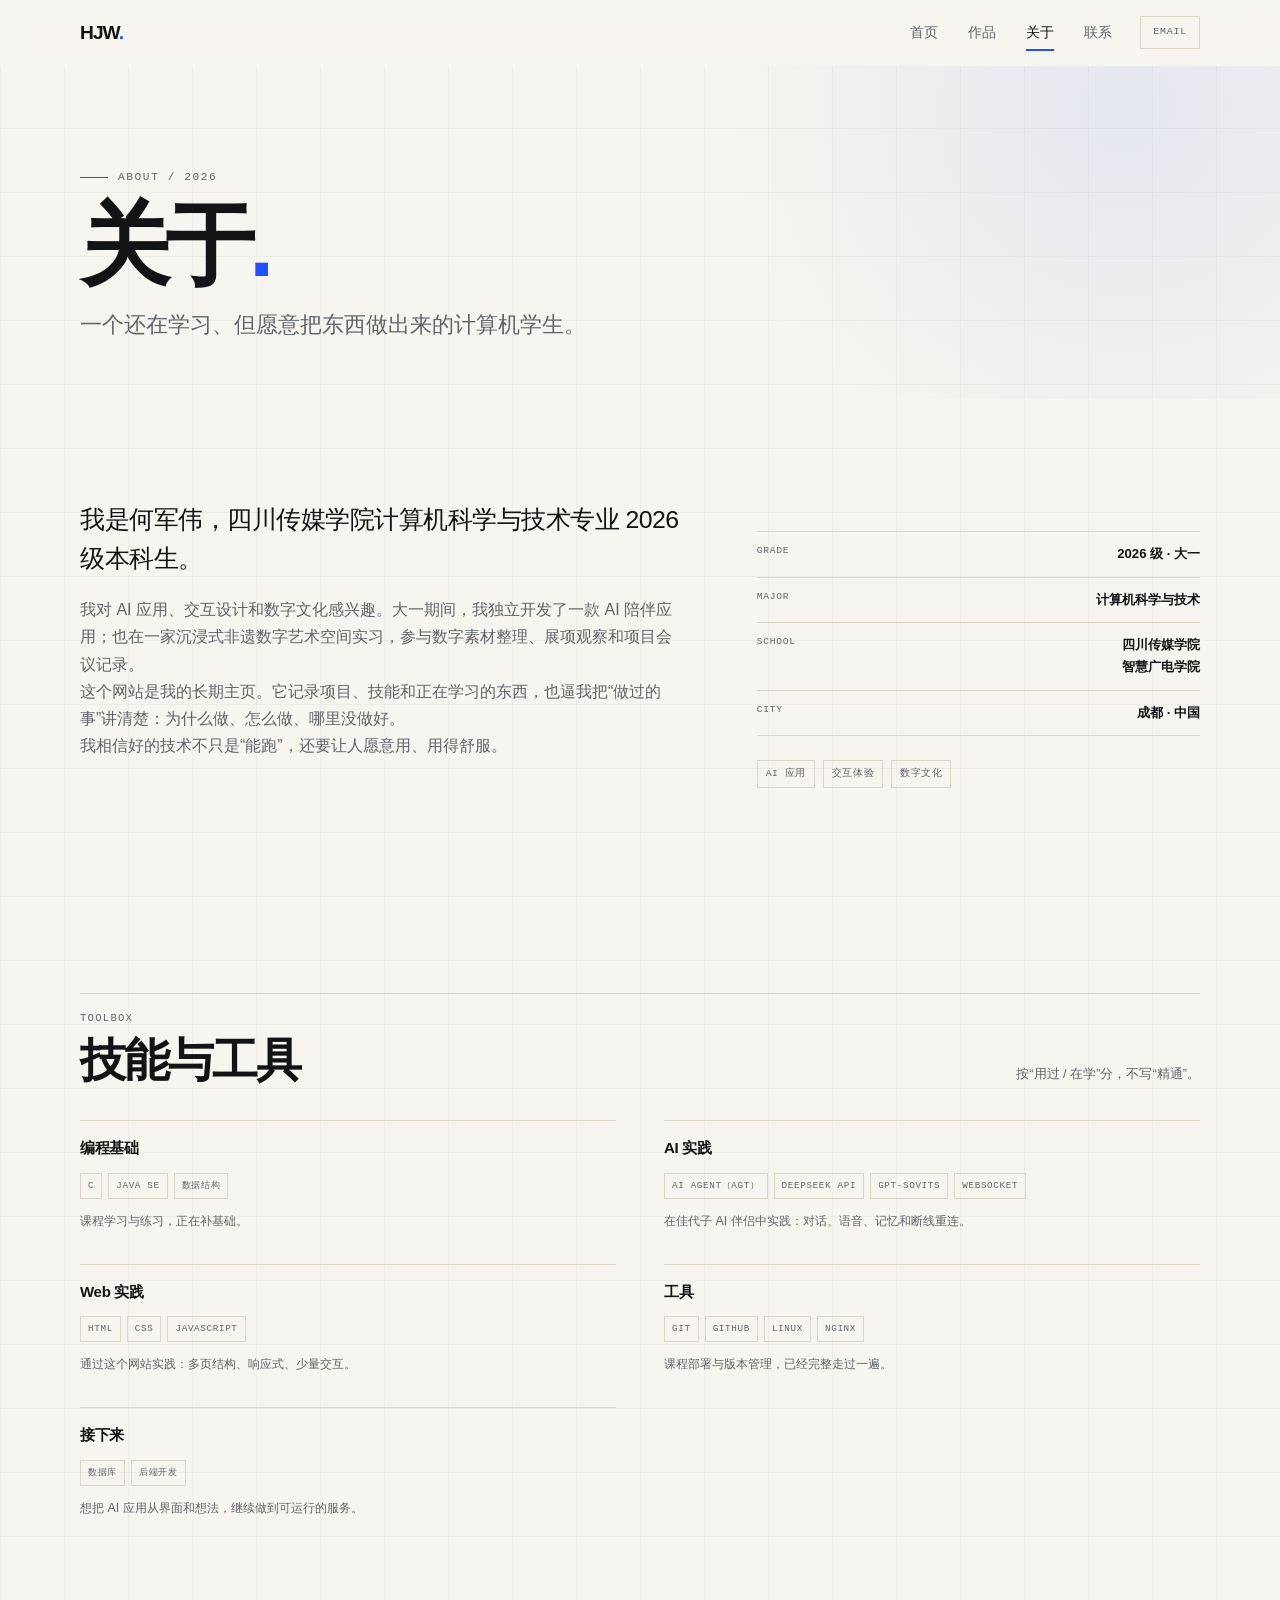
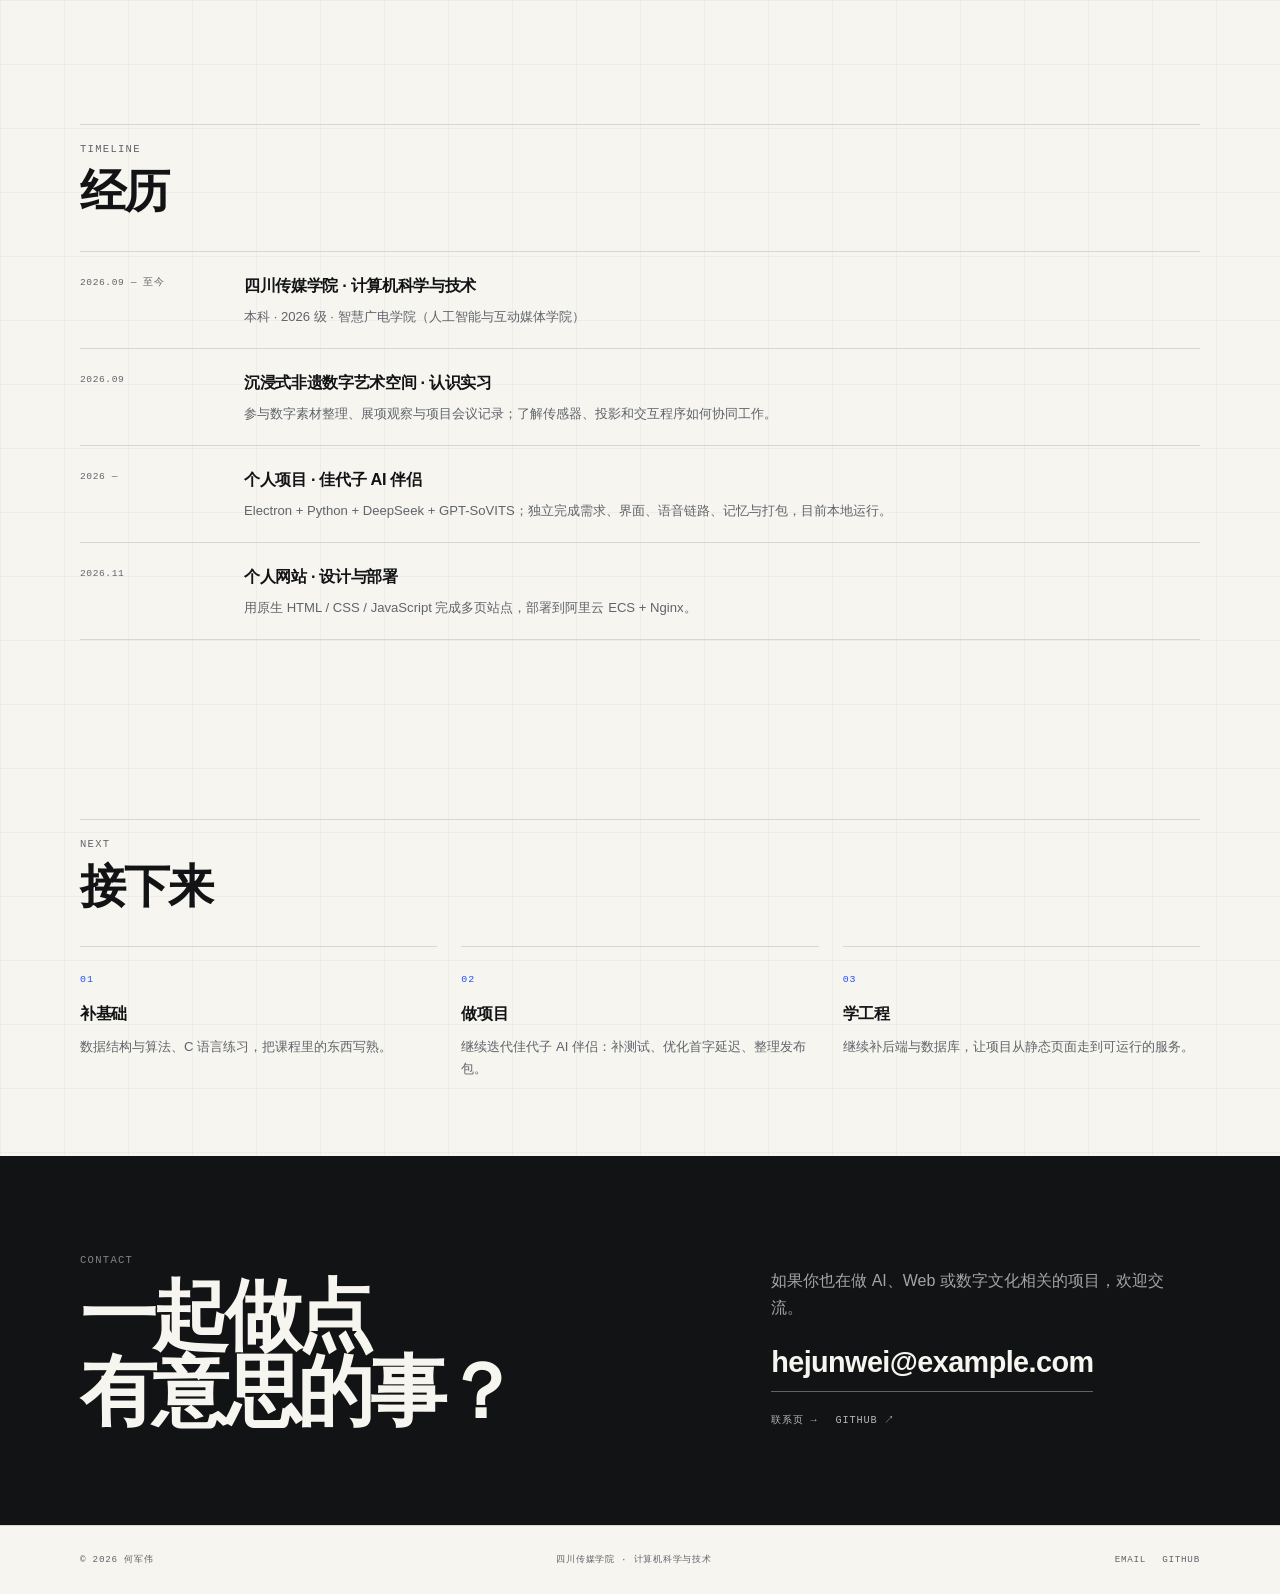
==== commit c8ad484e: "content: add AI companion project details" ====
--- a/about.html
+++ b/about.html
@@ -104,6 +104,17 @@
           </div>
 
           <div class="skill-group" data-reveal>
+            <h3>AI 实践</h3>
+            <div class="skill-tags">
+              <span class="tag">AI Agent（AGT）</span>
+              <span class="tag">DeepSeek API</span>
+              <span class="tag">GPT-SoVITS</span>
+              <span class="tag">WebSocket</span>
+            </div>
+            <p>在佳代子 AI 伴侣中实践：对话、语音、记忆和断线重连。</p>
+          </div>
+
+          <div class="skill-group" data-reveal>
             <h3>Web 实践</h3>
             <div class="skill-tags">
               <span class="tag">HTML</span>
@@ -165,8 +176,8 @@
           <div class="timeline-item" data-reveal>
             <span class="time">2026 —</span>
             <div>
-              <h3>个人项目 · AI 陪伴应用</h3>
-              <p>独立完成需求梳理、界面设计与开发实践；目前继续整理案例和后续计划。</p>
+              <h3>个人项目 · 佳代子 AI 伴侣</h3>
+              <p>Electron + Python + DeepSeek + GPT-SoVITS；独立完成需求、界面、语音链路、记忆与打包，目前本地运行。</p>
             </div>
           </div>
 
@@ -199,7 +210,7 @@
           <div class="now-item" data-reveal>
             <span class="num">02</span>
             <h3>做项目</h3>
-            <p>把 AI 陪伴应用整理成完整案例，补上可以展示的界面与流程。</p>
+            <p>继续迭代佳代子 AI 伴侣：补测试、优化首字延迟、整理发布包。</p>
           </div>
           <div class="now-item" data-reveal>
             <span class="num">03</span>
--- a/assets/css/style.css
+++ b/assets/css/style.css
@@ -1360,6 +1360,168 @@
   color: var(--muted);
 }
 
+/* ---------- AI project detail ---------- */
+.feature-list {
+  display: grid;
+  gap: 8px;
+  margin: 18px 0 0;
+  padding: 0;
+  list-style: none;
+}
+
+.feature-list li {
+  position: relative;
+  padding-left: 16px;
+  font-size: 0.8rem;
+  line-height: 1.7;
+  color: rgba(247, 245, 239, 0.72);
+}
+
+.feature-list li::before {
+  content: "";
+  position: absolute;
+  top: 0.68em;
+  left: 0;
+  width: 5px;
+  height: 5px;
+  border-radius: 50%;
+  background: var(--blue);
+}
+
+.pet-window {
+  width: min(100%, 380px);
+  overflow: hidden;
+  border: 1px solid rgba(247, 245, 239, 0.18);
+  border-radius: 10px;
+  background: #0b0d10;
+  box-shadow: 0 30px 80px rgba(0, 0, 0, 0.35);
+}
+
+.pet-titlebar {
+  display: flex;
+  align-items: center;
+  gap: 5px;
+  padding: 9px 12px;
+  border-bottom: 1px solid rgba(247, 245, 239, 0.12);
+  background: rgba(247, 245, 239, 0.04);
+}
+
+.pet-dot {
+  width: 6px;
+  height: 6px;
+  border-radius: 50%;
+  background: rgba(247, 245, 239, 0.25);
+}
+
+.pet-title {
+  margin-left: 8px;
+  font-size: 0.6rem;
+  color: rgba(247, 245, 239, 0.65);
+}
+
+.pet-version {
+  margin-left: auto;
+  font-family: var(--font-mono);
+  font-size: 0.48rem;
+  color: rgba(247, 245, 239, 0.35);
+}
+
+.pet-stage {
+  position: relative;
+  display: grid;
+  place-items: center;
+  min-height: 220px;
+  overflow: hidden;
+  background:
+    radial-gradient(circle at 50% 38%, rgba(31, 79, 255, 0.22), transparent 55%),
+    #0b0d10;
+}
+
+.pet-glow {
+  position: absolute;
+  width: 180px;
+  height: 180px;
+  border-radius: 50%;
+  background: radial-gradient(circle, rgba(31, 79, 255, 0.3), transparent 65%);
+  filter: blur(12px);
+}
+
+.pet-portrait {
+  position: relative;
+  z-index: 1;
+  display: flex;
+  flex-direction: column;
+  align-items: center;
+  justify-content: center;
+  width: 108px;
+  height: 108px;
+  border: 1px solid rgba(247, 245, 239, 0.22);
+  border-radius: 50%;
+  background: linear-gradient(145deg, rgba(31, 79, 255, 0.38), rgba(201, 111, 74, 0.2));
+  color: var(--paper);
+}
+
+.pet-portrait > span {
+  font-size: 2.3rem;
+  font-weight: 700;
+  line-height: 1;
+}
+
+.pet-portrait small {
+  margin-top: 5px;
+  font-family: var(--font-mono);
+  font-size: 0.42rem;
+  letter-spacing: 0.05em;
+  color: rgba(247, 245, 239, 0.55);
+  text-align: center;
+}
+
+.pet-speech {
+  position: absolute;
+  right: 16px;
+  bottom: 12px;
+  left: 16px;
+  z-index: 2;
+  padding: 8px 10px;
+  border-radius: 10px;
+  background: rgba(247, 245, 239, 0.94);
+  color: var(--ink);
+  font-size: 0.66rem;
+  line-height: 1.5;
+}
+
+.pet-chat {
+  display: flex;
+  flex-direction: column;
+  gap: 6px;
+  padding: 10px 12px 4px;
+}
+
+.pet-chat .bubble {
+  font-size: 0.66rem;
+}
+
+.pet-input {
+  display: flex;
+  align-items: center;
+  justify-content: space-between;
+  padding: 8px 12px 12px;
+  font-size: 0.56rem;
+  color: rgba(247, 245, 239, 0.4);
+}
+
+.pet-input > span:last-child {
+  display: grid;
+  flex: none;
+  place-items: center;
+  width: 18px;
+  height: 18px;
+  border-radius: 50%;
+  background: var(--blue);
+  color: #fff;
+  font-size: 0.6rem;
+}
+
 /* ---------- Reveal ---------- */
 [data-reveal] {
   opacity: 0;
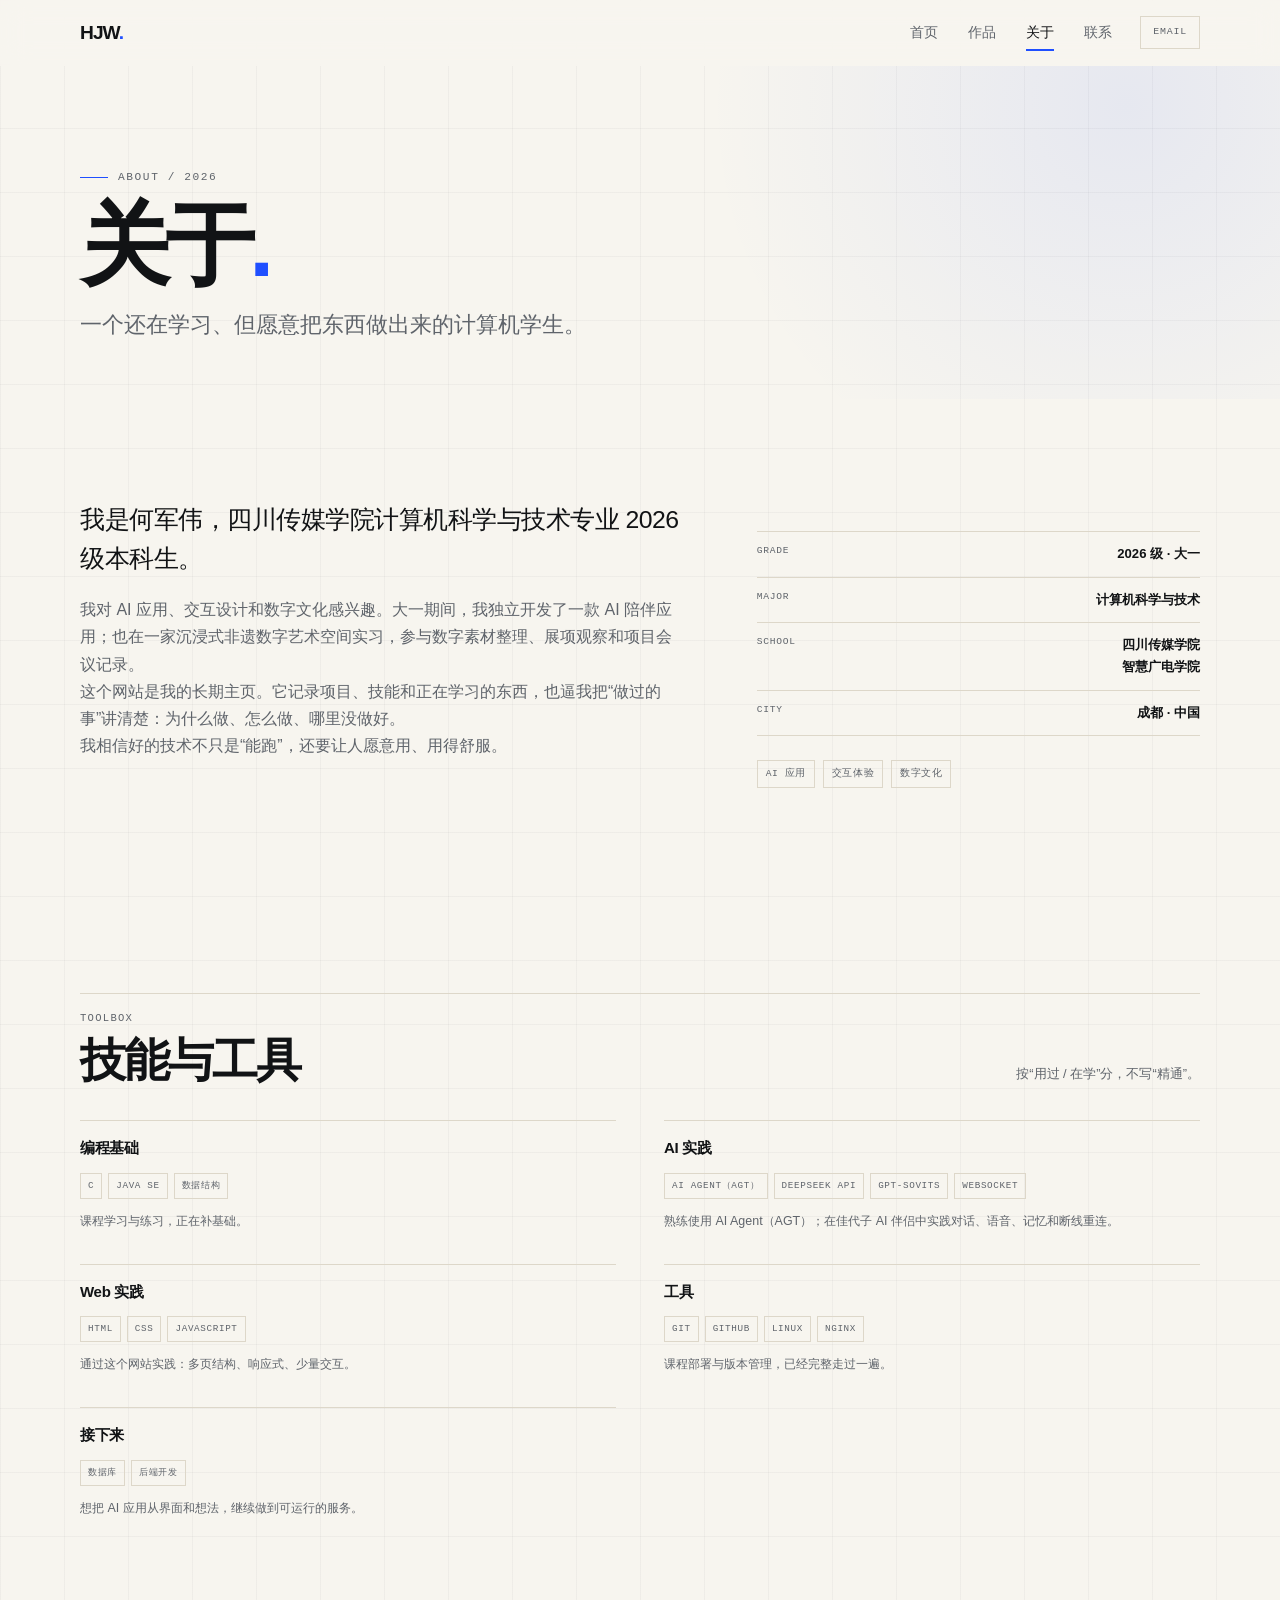
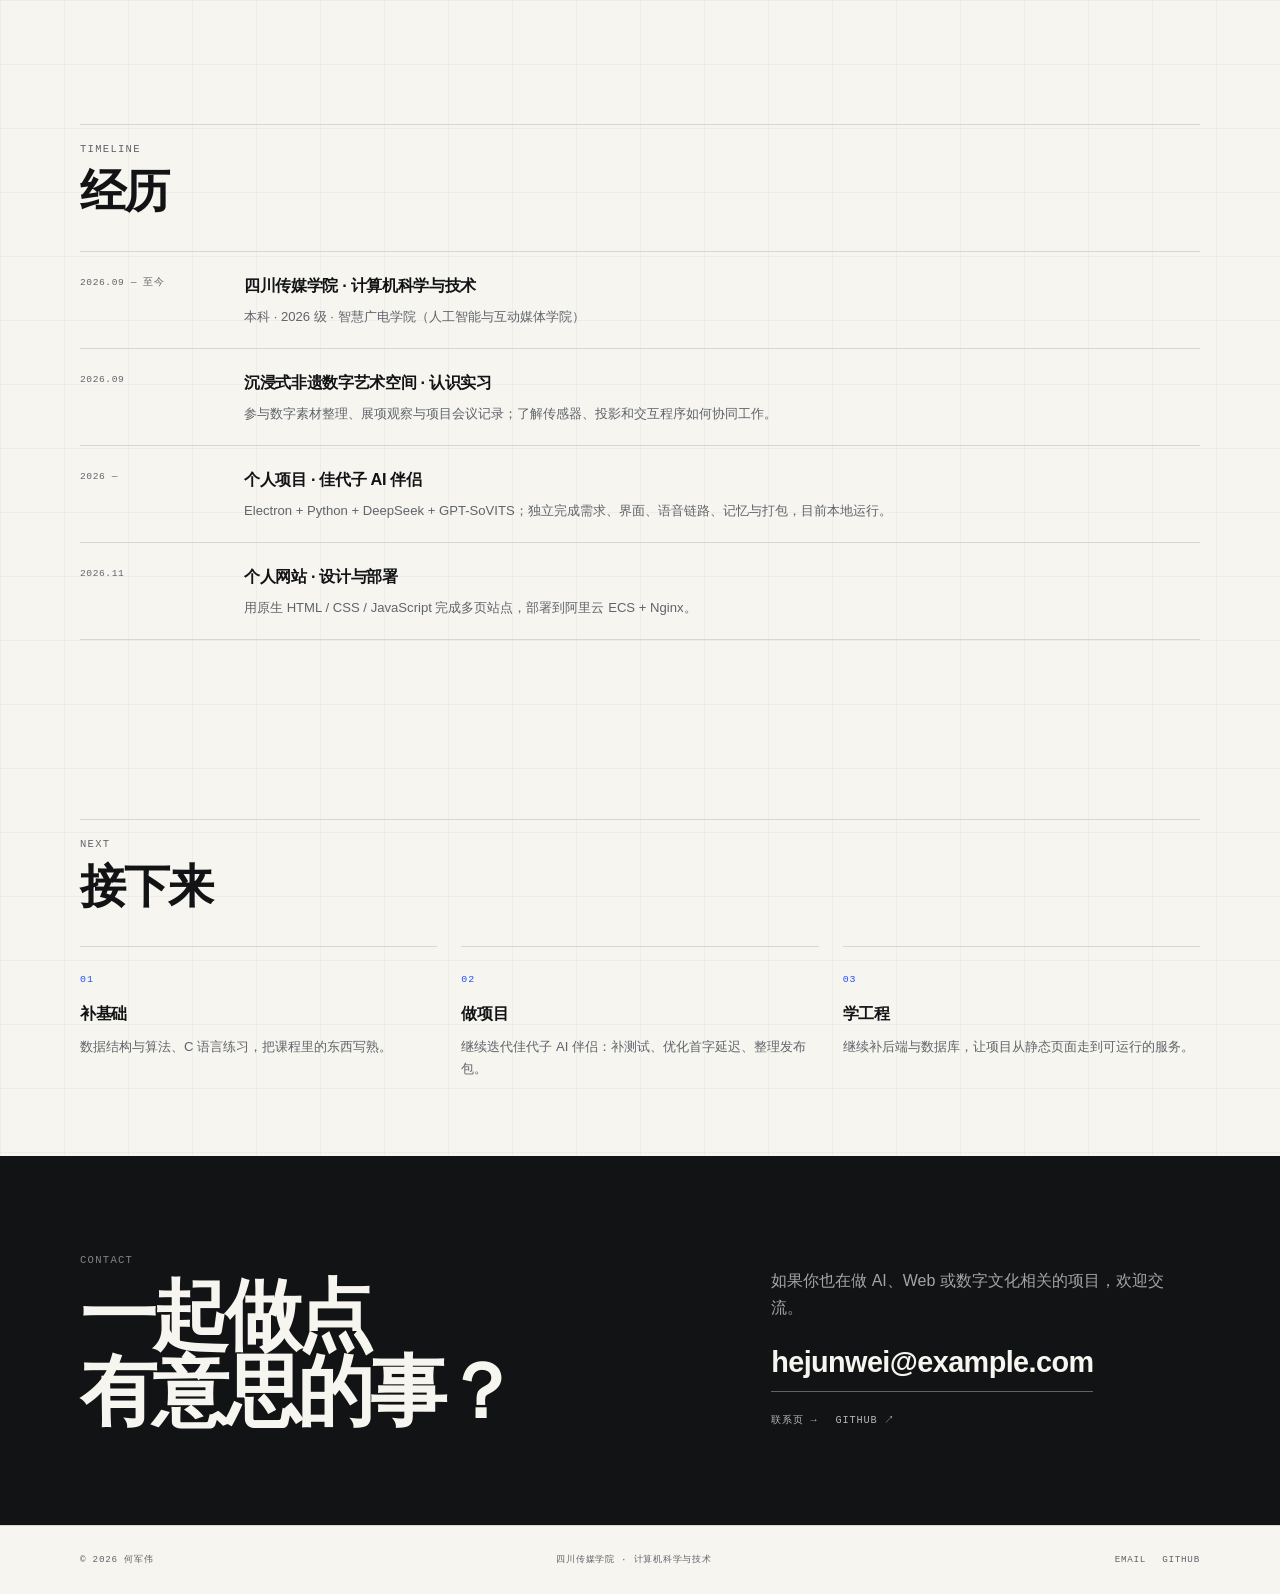
==== commit 9b9972fe: "content: note AGT skill in AI practice" ====
--- a/about.html
+++ b/about.html
@@ -111,7 +111,7 @@
               <span class="tag">GPT-SoVITS</span>
               <span class="tag">WebSocket</span>
             </div>
-            <p>在佳代子 AI 伴侣中实践：对话、语音、记忆和断线重连。</p>
+            <p>熟练使用 AI Agent（AGT）；在佳代子 AI 伴侣中实践对话、语音、记忆和断线重连。</p>
           </div>
 
           <div class="skill-group" data-reveal>
